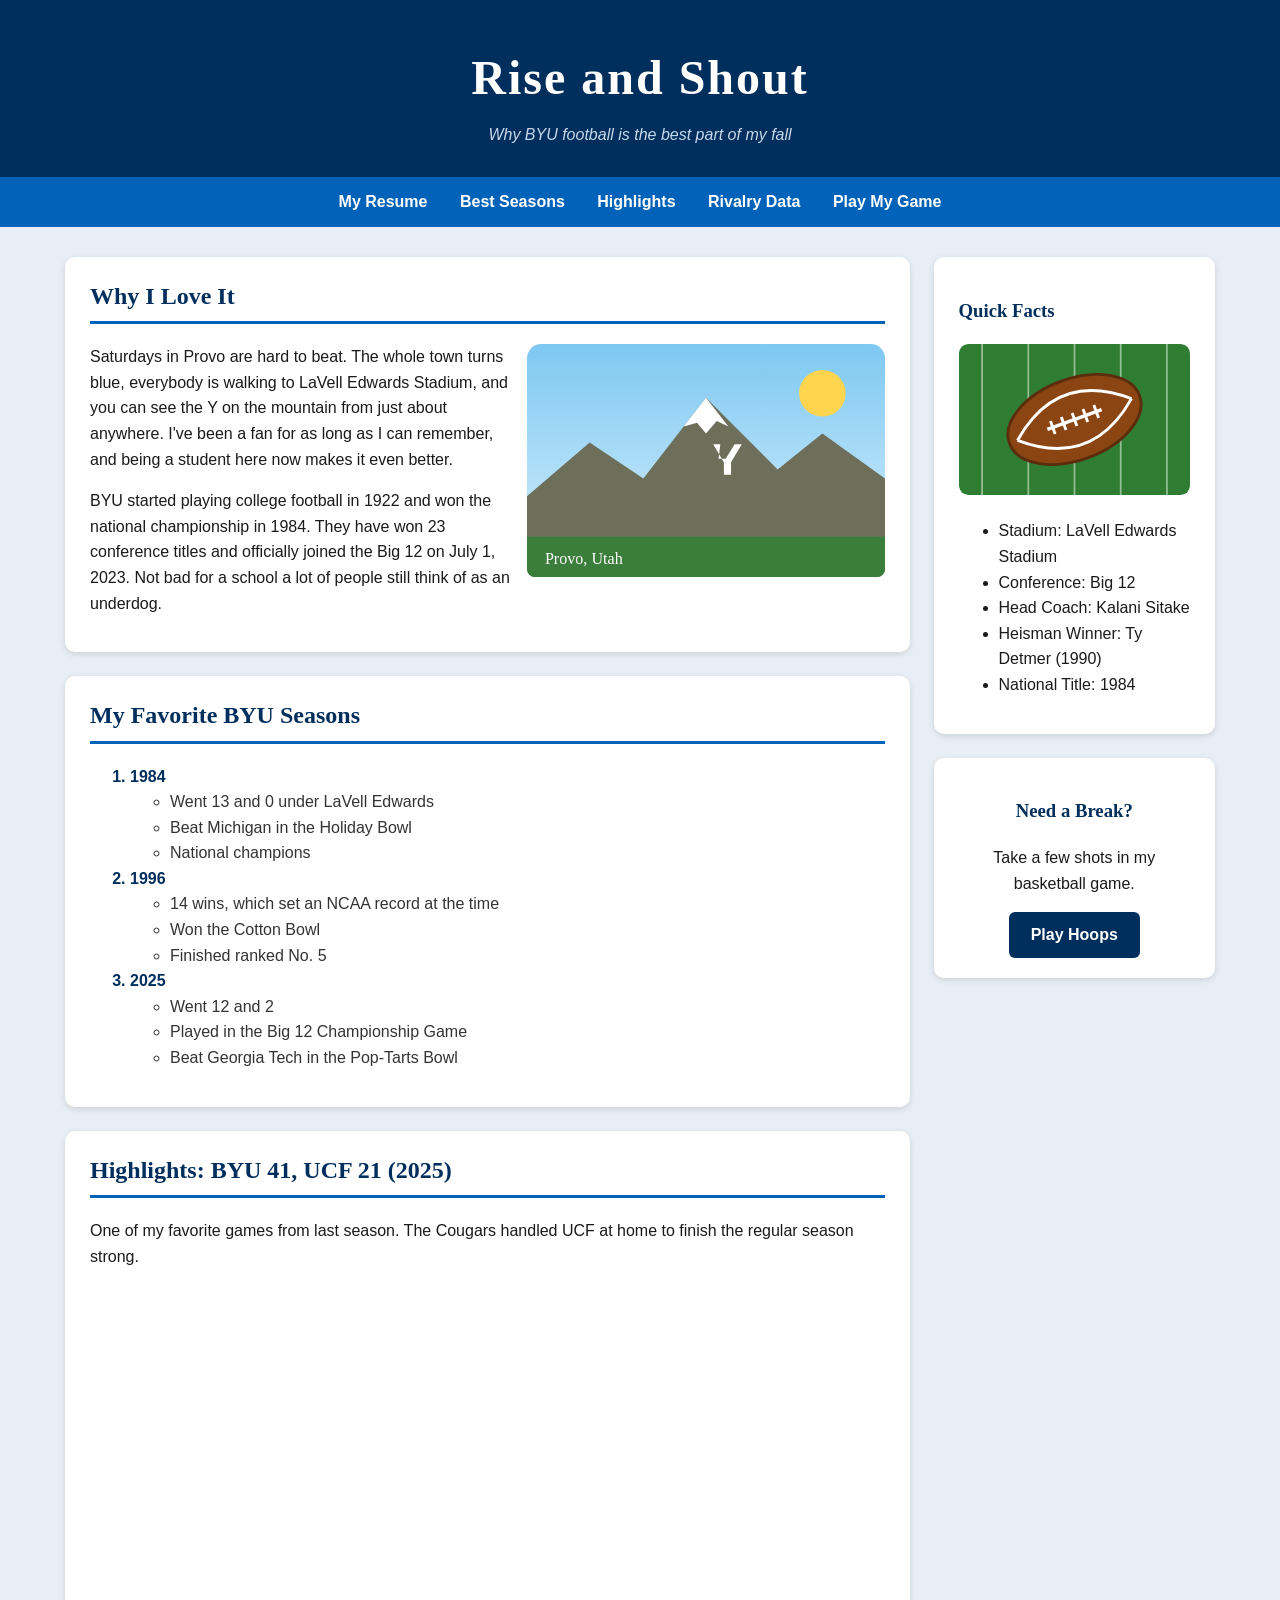
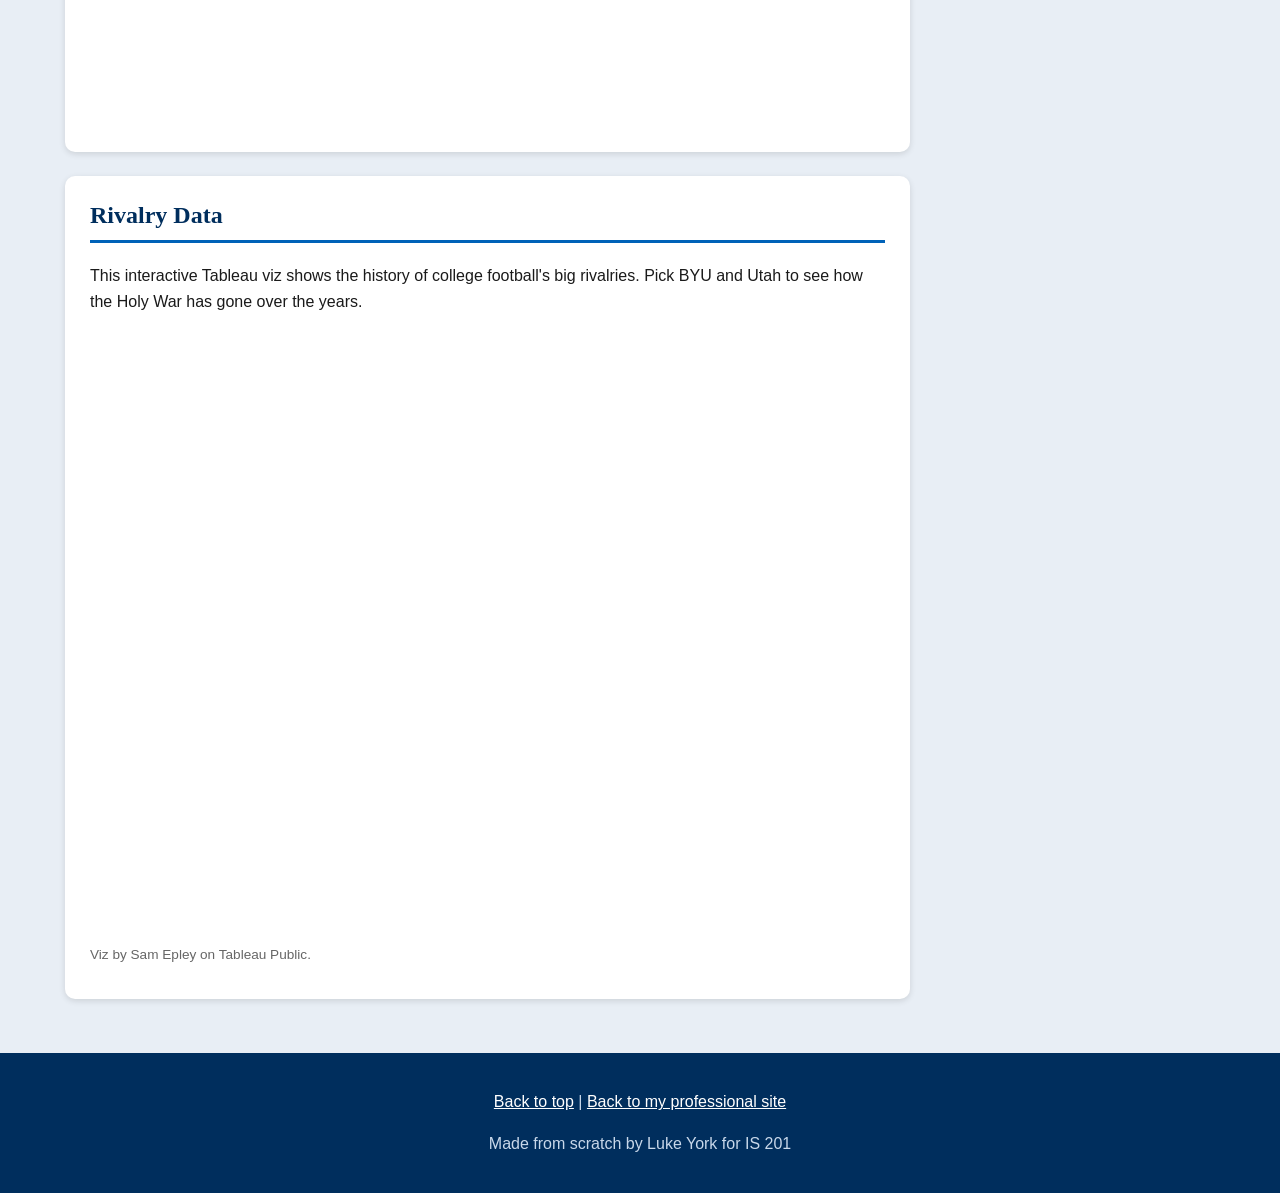
==== byu.html @ 431ce590 "Add files via upload" ====
<!DOCTYPE html>
<html lang="en">
<head>
  <meta charset="utf-8">
  <meta name="viewport" content="width=device-width, initial-scale=1">
  <title>Rise and Shout | Luke's BYU Football Page</title>
  <link rel="stylesheet" href="mystyle.css">
</head>
<body>

<div id="top" class="header">
  <h1>Rise and Shout</h1>
  <p class="tagline">Why BYU football is the best part of my fall</p>
</div>

<div class="navbar">
  <a href="index.html">My Resume</a>
  <a href="#seasons">Best Seasons</a>
  <a href="#video">Highlights</a>
  <a href="#rivalry">Rivalry Data</a>
  <a href="game.html">Play My Game</a>
</div>

<div class="wrapper">

  <div class="main">

    <div class="card">
      <h2>Why I Love It</h2>
      <img class="pic-right" src="images/ymountain.svg" alt="Drawing of the Y on the mountain above Provo">
      <p>Saturdays in Provo are hard to beat. The whole town turns blue, everybody is walking to LaVell Edwards Stadium, and you can see the Y on the mountain from just about anywhere. I've been a fan for as long as I can remember, and being a student here now makes it even better.</p>
      <p>BYU started playing college football in 1922 and won the national championship in 1984. They have won 23 conference titles and officially joined the Big 12 on July 1, 2023. Not bad for a school a lot of people still think of as an underdog.</p>
    </div>

    <div class="card" id="seasons">
      <h2>My Favorite BYU Seasons</h2>
      <ol>
        <li>1984
          <ul>
            <li>Went 13 and 0 under LaVell Edwards</li>
            <li>Beat Michigan in the Holiday Bowl</li>
            <li>National champions</li>
          </ul>
        </li>
        <li>1996
          <ul>
            <li>14 wins, which set an NCAA record at the time</li>
            <li>Won the Cotton Bowl</li>
            <li>Finished ranked No. 5</li>
          </ul>
        </li>
        <li>2025
          <ul>
            <li>Went 12 and 2</li>
            <li>Played in the Big 12 Championship Game</li>
            <li>Beat Georgia Tech in the Pop-Tarts Bowl</li>
          </ul>
        </li>
      </ol>
    </div>

    <div class="card" id="video">
      <h2>Highlights: BYU 41, UCF 21 (2025)</h2>
      <p>One of my favorite games from last season. The Cougars handled UCF at home to finish the regular season strong.</p>
      <div class="video-box">
        <iframe src="https://www.youtube.com/embed/3nr_2wL9yR8" title="UCF vs BYU Full Game Highlights" frameborder="0" allow="accelerometer; autoplay; clipboard-write; encrypted-media; gyroscope; picture-in-picture; web-share" referrerpolicy="strict-origin-when-cross-origin" allowfullscreen></iframe>
      </div>
    </div>

    <div class="card" id="rivalry">
      <h2>Rivalry Data</h2>
      <p>This interactive Tableau viz shows the history of college football's big rivalries. Pick BYU and Utah to see how the Holy War has gone over the years.</p>
      <div class="tableau-box">
        <tableau-viz id="rivalryViz" src="https://public.tableau.com/views/CollegeFootballRivalryHistory/CollegeFootballRivalryHistory" toolbar="bottom" hide-tabs></tableau-viz>
      </div>
      <p class="small">Viz by Sam Epley on Tableau Public.</p>
    </div>

  </div>

  <div class="sidebar">
    <div class="card">
      <h3>Quick Facts</h3>
      <img class="pic-full" src="images/football.svg" alt="Drawing of a football on a field">
      <ul>
        <li>Stadium: LaVell Edwards Stadium</li>
        <li>Conference: Big 12</li>
        <li>Head Coach: Kalani Sitake</li>
        <li>Heisman Winner: Ty Detmer (1990)</li>
        <li>National Title: 1984</li>
      </ul>
    </div>
    <div class="card game-card">
      <h3>Need a Break?</h3>
      <p>Take a few shots in my basketball game.</p>
      <a class="button" href="game.html">Play Hoops</a>
    </div>
  </div>

</div>

<div class="footer">
  <p><a href="#top">Back to top</a> | <a href="index.html">Back to my professional site</a></p>
  <p>Made from scratch by Luke York for IS 201</p>
</div>

<script type="module" src="https://public.tableau.com/javascripts/api/tableau.embedding.3.latest.min.js"></script>
</body>
</html>
---- mystyle.css ----
/* page basics */
body{margin:0;background-color:#e8eef5;color:#1a1a1a;font-family:"Trebuchet MS",Arial,sans-serif;line-height:1.6;}
h1,h2,h3{font-family:Georgia,"Times New Roman",serif;color:#002e5d;}
a{color:#0062b8;}

/* header banner */
.header{background-color:#002e5d;color:#ffffff;text-align:center;padding:40px 20px 30px;}
.header h1{color:#ffffff;font-size:3em;margin:0;letter-spacing:2px;}
.tagline{color:#c8d8ea;font-style:italic;margin:5px 0 0;}

/* nav bar */
.navbar{background-color:#0062b8;text-align:center;padding:12px;position:sticky;top:0;z-index:10;}
.navbar a{color:#ffffff;text-decoration:none;font-weight:bold;margin:0 14px;}
.navbar a:hover{text-decoration:underline;}

/* two column layout */
.wrapper{display:flex;flex-wrap:wrap;gap:24px;max-width:1150px;margin:30px auto;padding:0 20px;}
.main{flex:3;min-width:300px;}
.sidebar{flex:1;min-width:240px;}

/* content boxes */
.card{background-color:#ffffff;border-radius:10px;padding:20px 25px;margin-bottom:24px;box-shadow:0 2px 6px rgba(0,0,0,0.12);overflow:hidden;}
.card h2{border-bottom:3px solid #0062b8;padding-bottom:6px;margin-top:0;}
.card ol li{font-weight:bold;color:#002e5d;}
.card ol ul li{font-weight:normal;color:#333333;}

/* images */
.pic-right{float:right;width:45%;margin:0 0 10px 15px;border-radius:8px;}
.pic-full{width:100%;border-radius:8px;}

/* embedded video and tableau */
.video-box{position:relative;width:100%;padding-top:56.25%;}
.video-box iframe{position:absolute;top:0;left:0;width:100%;height:100%;border-radius:8px;}
.tableau-box{width:100%;min-height:600px;}
.small{font-size:0.85em;color:#666666;}

/* game button */
.game-card{text-align:center;}
.button{display:inline-block;background-color:#002e5d;color:#ffffff;padding:10px 22px;border-radius:6px;text-decoration:none;font-weight:bold;}
.button:hover{background-color:#0062b8;}

/* footer */
.footer{background-color:#002e5d;color:#c8d8ea;text-align:center;padding:20px;}
.footer a{color:#ffffff;}

/* phones */
@media (max-width:700px){.pic-right{float:none;width:100%;margin:0 0 10px;}.header h1{font-size:2.2em;}}
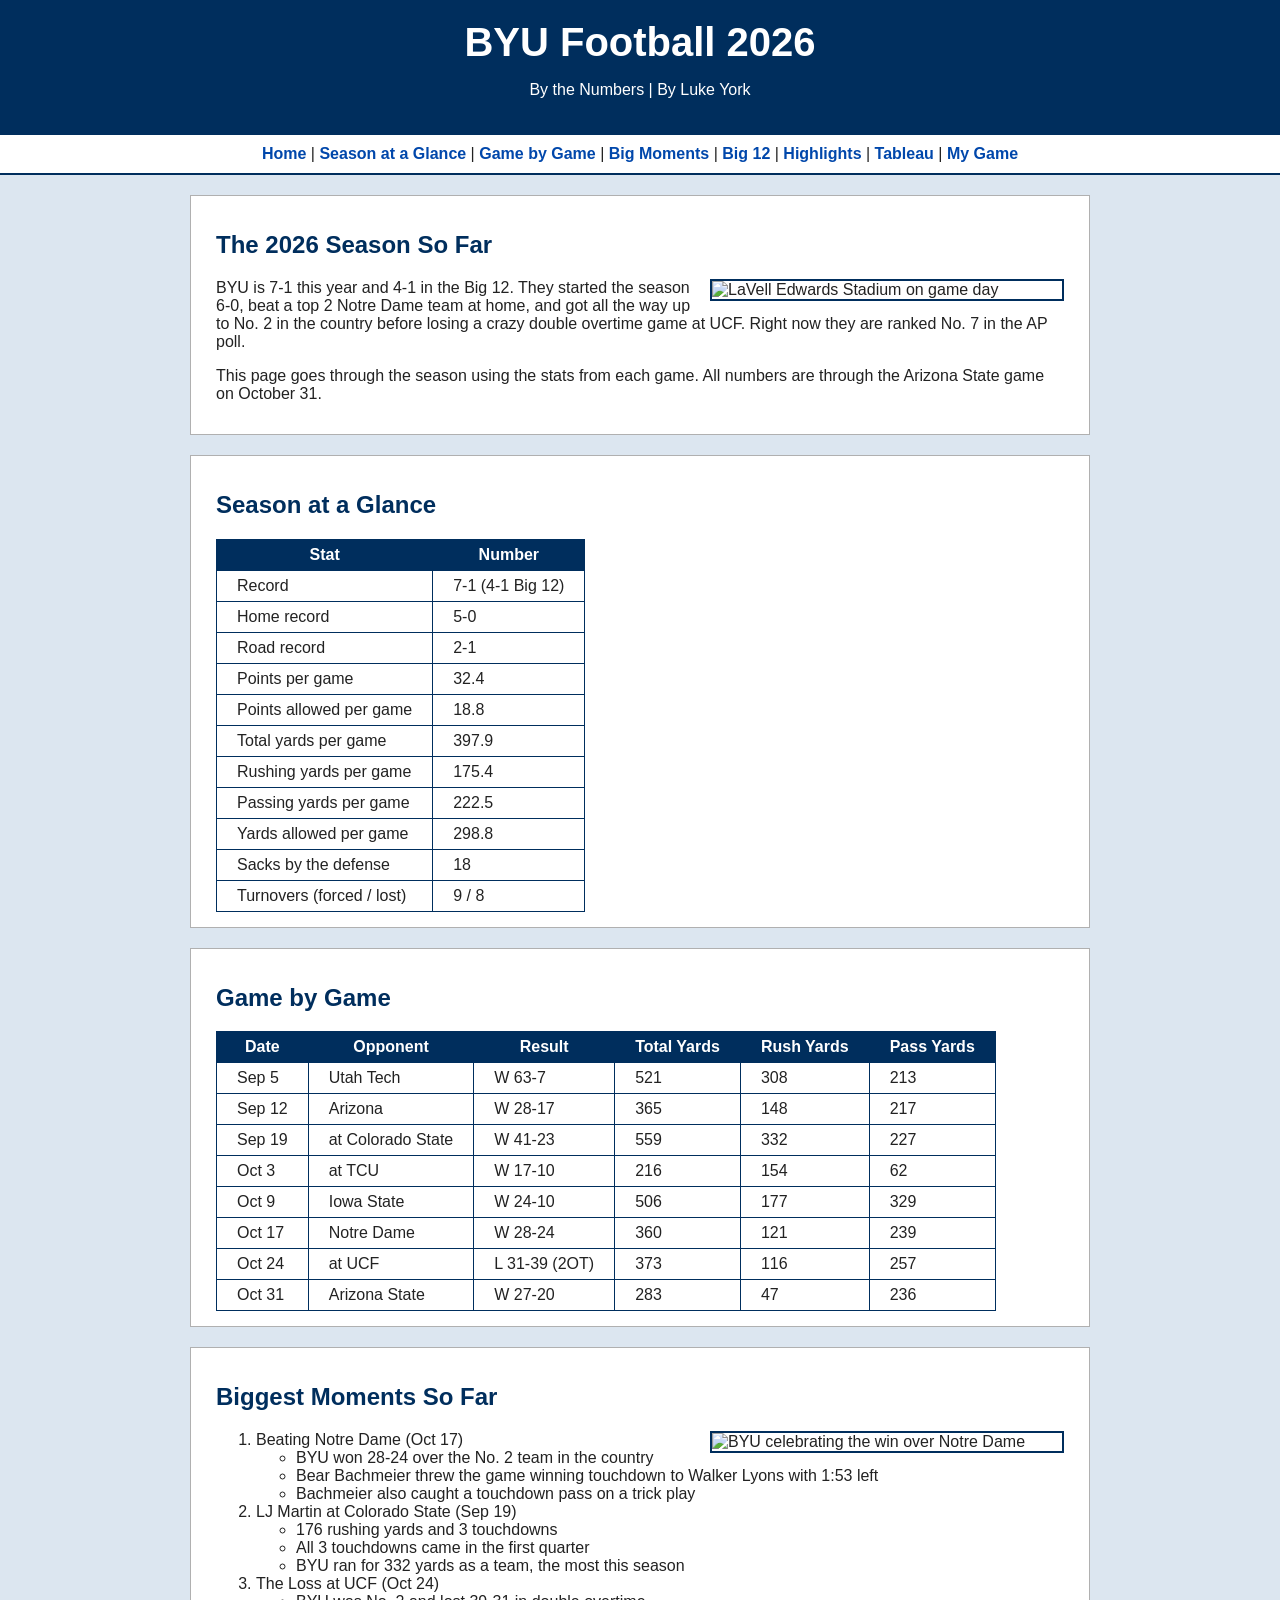
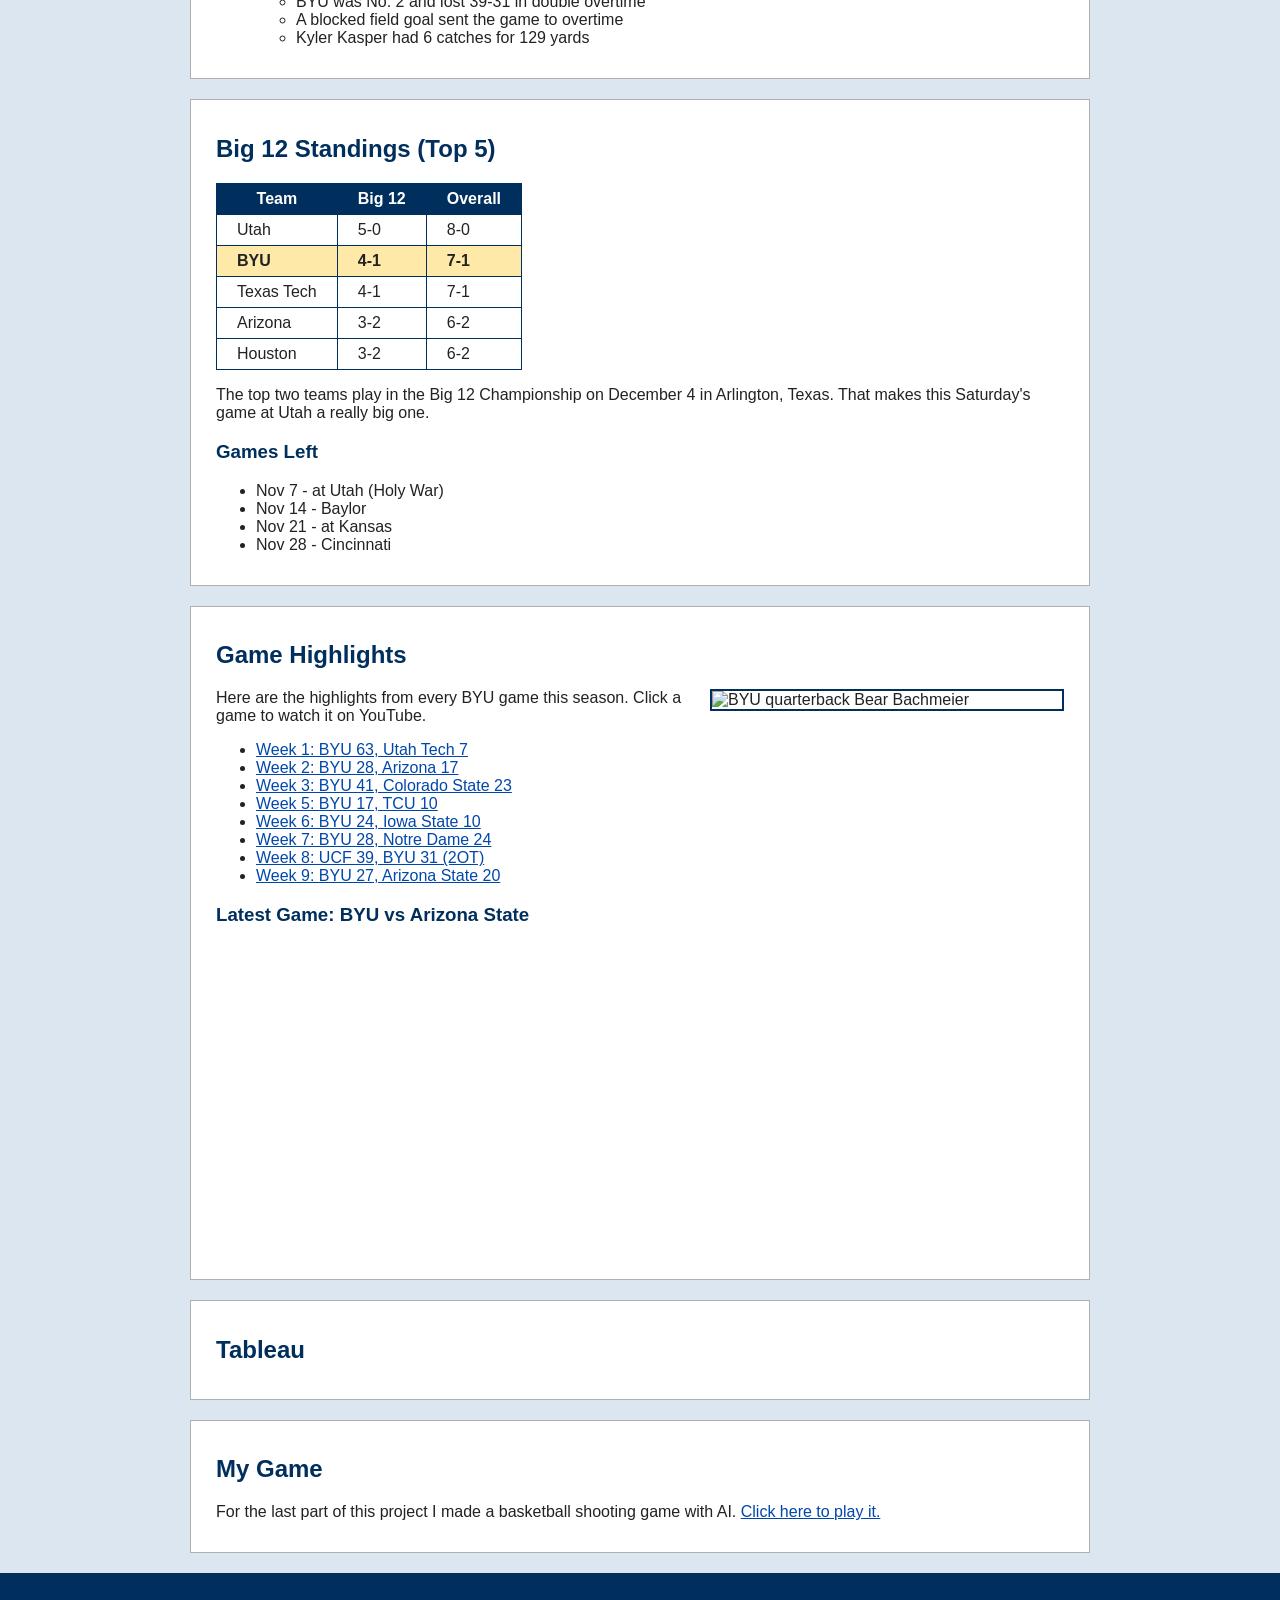
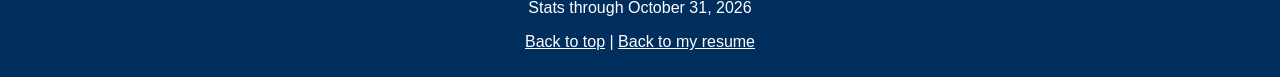
==== commit 652c04af: "Rename byu (1).html to byu.html" ====
--- a/byu.html
+++ b/byu.html
@@ -1,109 +1,277 @@
 <!DOCTYPE html>
-<html lang="en">
+<html>
 <head>
-  <meta charset="utf-8">
-  <meta name="viewport" content="width=device-width, initial-scale=1">
-  <title>Rise and Shout | Luke's BYU Football Page</title>
-  <link rel="stylesheet" href="mystyle.css">
+    <meta charset="UTF-8">
+    <title>BYU Football 2026 By the Numbers</title>
+    <link rel="stylesheet" href="mystyle.css">
 </head>
 <body>
 
-<div id="top" class="header">
-  <h1>Rise and Shout</h1>
-  <p class="tagline">Why BYU football is the best part of my fall</p>
-</div>
-
-<div class="navbar">
-  <a href="index.html">My Resume</a>
-  <a href="#seasons">Best Seasons</a>
-  <a href="#video">Highlights</a>
-  <a href="#rivalry">Rivalry Data</a>
-  <a href="game.html">Play My Game</a>
-</div>
-
-<div class="wrapper">
-
-  <div class="main">
-
-    <div class="card">
-      <h2>Why I Love It</h2>
-      <img class="pic-right" src="images/ymountain.svg" alt="Drawing of the Y on the mountain above Provo">
-      <p>Saturdays in Provo are hard to beat. The whole town turns blue, everybody is walking to LaVell Edwards Stadium, and you can see the Y on the mountain from just about anywhere. I've been a fan for as long as I can remember, and being a student here now makes it even better.</p>
-      <p>BYU started playing college football in 1922 and won the national championship in 1984. They have won 23 conference titles and officially joined the Big 12 on July 1, 2023. Not bad for a school a lot of people still think of as an underdog.</p>
-    </div>
-
-    <div class="card" id="seasons">
-      <h2>My Favorite BYU Seasons</h2>
-      <ol>
-        <li>1984
-          <ul>
-            <li>Went 13 and 0 under LaVell Edwards</li>
-            <li>Beat Michigan in the Holiday Bowl</li>
-            <li>National champions</li>
-          </ul>
-        </li>
-        <li>1996
-          <ul>
-            <li>14 wins, which set an NCAA record at the time</li>
-            <li>Won the Cotton Bowl</li>
-            <li>Finished ranked No. 5</li>
-          </ul>
-        </li>
-        <li>2025
-          <ul>
-            <li>Went 12 and 2</li>
-            <li>Played in the Big 12 Championship Game</li>
-            <li>Beat Georgia Tech in the Pop-Tarts Bowl</li>
-          </ul>
-        </li>
-      </ol>
-    </div>
-
-    <div class="card" id="video">
-      <h2>Highlights: BYU 41, UCF 21 (2025)</h2>
-      <p>One of my favorite games from last season. The Cougars handled UCF at home to finish the regular season strong.</p>
-      <div class="video-box">
-        <iframe src="https://www.youtube.com/embed/3nr_2wL9yR8" title="UCF vs BYU Full Game Highlights" frameborder="0" allow="accelerometer; autoplay; clipboard-write; encrypted-media; gyroscope; picture-in-picture; web-share" referrerpolicy="strict-origin-when-cross-origin" allowfullscreen></iframe>
-      </div>
-    </div>
-
-    <div class="card" id="rivalry">
-      <h2>Rivalry Data</h2>
-      <p>This interactive Tableau viz shows the history of college football's big rivalries. Pick BYU and Utah to see how the Holy War has gone over the years.</p>
-      <div class="tableau-box">
-        <tableau-viz id="rivalryViz" src="https://public.tableau.com/views/CollegeFootballRivalryHistory/CollegeFootballRivalryHistory" toolbar="bottom" hide-tabs></tableau-viz>
-      </div>
-      <p class="small">Viz by Sam Epley on Tableau Public.</p>
-    </div>
-
-  </div>
-
-  <div class="sidebar">
-    <div class="card">
-      <h3>Quick Facts</h3>
-      <img class="pic-full" src="images/football.svg" alt="Drawing of a football on a field">
-      <ul>
-        <li>Stadium: LaVell Edwards Stadium</li>
-        <li>Conference: Big 12</li>
-        <li>Head Coach: Kalani Sitake</li>
-        <li>Heisman Winner: Ty Detmer (1990)</li>
-        <li>National Title: 1984</li>
-      </ul>
-    </div>
-    <div class="card game-card">
-      <h3>Need a Break?</h3>
-      <p>Take a few shots in my basketball game.</p>
-      <a class="button" href="game.html">Play Hoops</a>
-    </div>
-  </div>
-
-</div>
-
-<div class="footer">
-  <p><a href="#top">Back to top</a> | <a href="index.html">Back to my professional site</a></p>
-  <p>Made from scratch by Luke York for IS 201</p>
-</div>
-
-<script type="module" src="https://public.tableau.com/javascripts/api/tableau.embedding.3.latest.min.js"></script>
+<div id="header">
+    <h1>BYU Football 2026</h1>
+    <p>By the Numbers | By Luke York</p>
+</div>
+
+<div id="nav">
+    <a href="index.html">Home</a> |
+    <a href="#glance">Season at a Glance</a> |
+    <a href="#games">Game by Game</a> |
+    <a href="#moments">Big Moments</a> |
+    <a href="#standings">Big 12</a> |
+    <a href="#highlights">Highlights</a> |
+    <a href="#tableau">Tableau</a> |
+    <a href="game.html">My Game</a>
+</div>
+
+<div id="content">
+
+    <div class="section">
+        <h2>The 2026 Season So Far</h2>
+        <img src="images/stadium.jpg" alt="LaVell Edwards Stadium on game day" class="right">
+        <p>BYU is 7-1 this year and 4-1 in the Big 12. They started the season 6-0, beat a top 2 Notre Dame team at home, and got all the way up to No. 2 in the country before losing a crazy double overtime game at UCF. Right now they are ranked No. 7 in the AP poll.</p>
+        <p>This page goes through the season using the stats from each game. All numbers are through the Arizona State game on October 31.</p>
+    </div>
+
+    <div class="section" id="glance">
+        <h2>Season at a Glance</h2>
+        <table>
+            <tr>
+                <th>Stat</th>
+                <th>Number</th>
+            </tr>
+            <tr>
+                <td>Record</td>
+                <td>7-1 (4-1 Big 12)</td>
+            </tr>
+            <tr>
+                <td>Home record</td>
+                <td>5-0</td>
+            </tr>
+            <tr>
+                <td>Road record</td>
+                <td>2-1</td>
+            </tr>
+            <tr>
+                <td>Points per game</td>
+                <td>32.4</td>
+            </tr>
+            <tr>
+                <td>Points allowed per game</td>
+                <td>18.8</td>
+            </tr>
+            <tr>
+                <td>Total yards per game</td>
+                <td>397.9</td>
+            </tr>
+            <tr>
+                <td>Rushing yards per game</td>
+                <td>175.4</td>
+            </tr>
+            <tr>
+                <td>Passing yards per game</td>
+                <td>222.5</td>
+            </tr>
+            <tr>
+                <td>Yards allowed per game</td>
+                <td>298.8</td>
+            </tr>
+            <tr>
+                <td>Sacks by the defense</td>
+                <td>18</td>
+            </tr>
+            <tr>
+                <td>Turnovers (forced / lost)</td>
+                <td>9 / 8</td>
+            </tr>
+        </table>
+    </div>
+
+    <div class="section" id="games">
+        <h2>Game by Game</h2>
+        <table>
+            <tr>
+                <th>Date</th>
+                <th>Opponent</th>
+                <th>Result</th>
+                <th>Total Yards</th>
+                <th>Rush Yards</th>
+                <th>Pass Yards</th>
+            </tr>
+            <tr>
+                <td>Sep 5</td>
+                <td>Utah Tech</td>
+                <td>W 63-7</td>
+                <td>521</td>
+                <td>308</td>
+                <td>213</td>
+            </tr>
+            <tr>
+                <td>Sep 12</td>
+                <td>Arizona</td>
+                <td>W 28-17</td>
+                <td>365</td>
+                <td>148</td>
+                <td>217</td>
+            </tr>
+            <tr>
+                <td>Sep 19</td>
+                <td>at Colorado State</td>
+                <td>W 41-23</td>
+                <td>559</td>
+                <td>332</td>
+                <td>227</td>
+            </tr>
+            <tr>
+                <td>Oct 3</td>
+                <td>at TCU</td>
+                <td>W 17-10</td>
+                <td>216</td>
+                <td>154</td>
+                <td>62</td>
+            </tr>
+            <tr>
+                <td>Oct 9</td>
+                <td>Iowa State</td>
+                <td>W 24-10</td>
+                <td>506</td>
+                <td>177</td>
+                <td>329</td>
+            </tr>
+            <tr>
+                <td>Oct 17</td>
+                <td>Notre Dame</td>
+                <td>W 28-24</td>
+                <td>360</td>
+                <td>121</td>
+                <td>239</td>
+            </tr>
+            <tr>
+                <td>Oct 24</td>
+                <td>at UCF</td>
+                <td>L 31-39 (2OT)</td>
+                <td>373</td>
+                <td>116</td>
+                <td>257</td>
+            </tr>
+            <tr>
+                <td>Oct 31</td>
+                <td>Arizona State</td>
+                <td>W 27-20</td>
+                <td>283</td>
+                <td>47</td>
+                <td>236</td>
+            </tr>
+        </table>
+    </div>
+
+    <div class="section" id="moments">
+        <h2>Biggest Moments So Far</h2>
+        <img src="images/notredame.jpg" alt="BYU celebrating the win over Notre Dame" class="right">
+        <ol>
+            <li>Beating Notre Dame (Oct 17)
+                <ul>
+                    <li>BYU won 28-24 over the No. 2 team in the country</li>
+                    <li>Bear Bachmeier threw the game winning touchdown to Walker Lyons with 1:53 left</li>
+                    <li>Bachmeier also caught a touchdown pass on a trick play</li>
+                </ul>
+            </li>
+            <li>LJ Martin at Colorado State (Sep 19)
+                <ul>
+                    <li>176 rushing yards and 3 touchdowns</li>
+                    <li>All 3 touchdowns came in the first quarter</li>
+                    <li>BYU ran for 332 yards as a team, the most this season</li>
+                </ul>
+            </li>
+            <li>The Loss at UCF (Oct 24)
+                <ul>
+                    <li>BYU was No. 2 and lost 39-31 in double overtime</li>
+                    <li>A blocked field goal sent the game to overtime</li>
+                    <li>Kyler Kasper had 6 catches for 129 yards</li>
+                </ul>
+            </li>
+        </ol>
+    </div>
+
+    <div class="section" id="standings">
+        <h2>Big 12 Standings (Top 5)</h2>
+        <table>
+            <tr>
+                <th>Team</th>
+                <th>Big 12</th>
+                <th>Overall</th>
+            </tr>
+            <tr>
+                <td>Utah</td>
+                <td>5-0</td>
+                <td>8-0</td>
+            </tr>
+            <tr class="byu">
+                <td>BYU</td>
+                <td>4-1</td>
+                <td>7-1</td>
+            </tr>
+            <tr>
+                <td>Texas Tech</td>
+                <td>4-1</td>
+                <td>7-1</td>
+            </tr>
+            <tr>
+                <td>Arizona</td>
+                <td>3-2</td>
+                <td>6-2</td>
+            </tr>
+            <tr>
+                <td>Houston</td>
+                <td>3-2</td>
+                <td>6-2</td>
+            </tr>
+        </table>
+        <p>The top two teams play in the Big 12 Championship on December 4 in Arlington, Texas. That makes this Saturday's game at Utah a really big one.</p>
+        <h3>Games Left</h3>
+        <ul>
+            <li>Nov 7 - at Utah (Holy War)</li>
+            <li>Nov 14 - Baylor</li>
+            <li>Nov 21 - at Kansas</li>
+            <li>Nov 28 - Cincinnati</li>
+        </ul>
+    </div>
+
+    <div class="section" id="highlights">
+        <h2>Game Highlights</h2>
+        <img src="images/bear.jpg" alt="BYU quarterback Bear Bachmeier" class="right">
+        <p>Here are the highlights from every BYU game this season. Click a game to watch it on YouTube.</p>
+        <ul>
+            <li><a href="https://www.youtube.com/watch?v=BroS1otHp_w" target="_blank">Week 1: BYU 63, Utah Tech 7</a></li>
+            <li><a href="https://www.youtube.com/watch?v=k6jrBI3gihM" target="_blank">Week 2: BYU 28, Arizona 17</a></li>
+            <li><a href="https://www.youtube.com/watch?v=Hcc1R96HvOY" target="_blank">Week 3: BYU 41, Colorado State 23</a></li>
+            <li><a href="https://www.youtube.com/watch?v=6J3TND7Y4SI" target="_blank">Week 5: BYU 17, TCU 10</a></li>
+            <li><a href="https://www.youtube.com/watch?v=yjHxFhoh0RM" target="_blank">Week 6: BYU 24, Iowa State 10</a></li>
+            <li><a href="https://www.youtube.com/watch?v=zX_CzDNg_74" target="_blank">Week 7: BYU 28, Notre Dame 24</a></li>
+            <li><a href="https://www.youtube.com/watch?v=Cz00i0n5O_o" target="_blank">Week 8: UCF 39, BYU 31 (2OT)</a></li>
+            <li><a href="https://www.youtube.com/watch?v=2El8WjGMvnI" target="_blank">Week 9: BYU 27, Arizona State 20</a></li>
+        </ul>
+        <!-- latest game video -->
+        <h3>Latest Game: BYU vs Arizona State</h3>
+        <iframe width="560" height="315" src="https://www.youtube.com/embed/2El8WjGMvnI" title="YouTube video player" frameborder="0" allow="accelerometer; autoplay; clipboard-write; encrypted-media; gyroscope; picture-in-picture; web-share" referrerpolicy="strict-origin-when-cross-origin" allowfullscreen></iframe>
+    </div>
+
+    <!-- tableau graph -->
+    <div class="section" id="tableau">
+        <h2>Tableau</h2>
+        <!-- paste tableau embed code here -->
+    </div>
+
+    <div class="section">
+        <h2>My Game</h2>
+        <p>For the last part of this project I made a basketball shooting game with AI. <a href="game.html">Click here to play it.</a></p>
+    </div>
+
+</div>
+
+<div id="footer">
+    <p>Stats through October 31, 2026</p>
+    <p><a href="#header">Back to top</a> | <a href="index.html">Back to my resume</a></p>
+</div>
+
 </body>
 </html>
--- a/mystyle.css
+++ b/mystyle.css
@@ -1,47 +1,104 @@
-/* page basics */
-body{margin:0;background-color:#e8eef5;color:#1a1a1a;font-family:"Trebuchet MS",Arial,sans-serif;line-height:1.6;}
-h1,h2,h3{font-family:Georgia,"Times New Roman",serif;color:#002e5d;}
-a{color:#0062b8;}
+body {
+    background-color: #dce6f0;
+    font-family: Arial, Helvetica, sans-serif;
+    color: #222222;
+    margin: 0px;
+}
 
-/* header banner */
-.header{background-color:#002e5d;color:#ffffff;text-align:center;padding:40px 20px 30px;}
-.header h1{color:#ffffff;font-size:3em;margin:0;letter-spacing:2px;}
-.tagline{color:#c8d8ea;font-style:italic;margin:5px 0 0;}
+h1 {
+    font-size: 40px;
+    margin: 0px;
+}
 
-/* nav bar */
-.navbar{background-color:#0062b8;text-align:center;padding:12px;position:sticky;top:0;z-index:10;}
-.navbar a{color:#ffffff;text-decoration:none;font-weight:bold;margin:0 14px;}
-.navbar a:hover{text-decoration:underline;}
+h2 {
+    color: #002e5d;
+    font-family: Verdana, Geneva, sans-serif;
+}
 
-/* two column layout */
-.wrapper{display:flex;flex-wrap:wrap;gap:24px;max-width:1150px;margin:30px auto;padding:0 20px;}
-.main{flex:3;min-width:300px;}
-.sidebar{flex:1;min-width:240px;}
+a {
+    color: #0047ab;
+}
 
-/* content boxes */
-.card{background-color:#ffffff;border-radius:10px;padding:20px 25px;margin-bottom:24px;box-shadow:0 2px 6px rgba(0,0,0,0.12);overflow:hidden;}
-.card h2{border-bottom:3px solid #0062b8;padding-bottom:6px;margin-top:0;}
-.card ol li{font-weight:bold;color:#002e5d;}
-.card ol ul li{font-weight:normal;color:#333333;}
+/* header */
+#header {
+    background-color: #002e5d;
+    color: white;
+    text-align: center;
+    padding: 20px;
+}
 
-/* images */
-.pic-right{float:right;width:45%;margin:0 0 10px 15px;border-radius:8px;}
-.pic-full{width:100%;border-radius:8px;}
+/* nav links */
+#nav {
+    background-color: white;
+    text-align: center;
+    padding: 10px;
+    border-bottom: 2px solid #002e5d;
+}
 
-/* embedded video and tableau */
-.video-box{position:relative;width:100%;padding-top:56.25%;}
-.video-box iframe{position:absolute;top:0;left:0;width:100%;height:100%;border-radius:8px;}
-.tableau-box{width:100%;min-height:600px;}
-.small{font-size:0.85em;color:#666666;}
+#nav a {
+    font-weight: bold;
+    text-decoration: none;
+}
 
-/* game button */
-.game-card{text-align:center;}
-.button{display:inline-block;background-color:#002e5d;color:#ffffff;padding:10px 22px;border-radius:6px;text-decoration:none;font-weight:bold;}
-.button:hover{background-color:#0062b8;}
+#content {
+    width: 900px;
+    margin: auto;
+}
+
+.section {
+    overflow: auto;
+    background-color: white;
+    border: 1px solid #b0b0b0;
+    padding: 15px 25px;
+    margin-top: 20px;
+}
+
+.right {
+    float: right;
+    width: 350px;
+    margin-left: 15px;
+    border: 2px solid #002e5d;
+}
+
+.caption {
+    font-size: 12px;
+    color: gray;
+    clear: both;
+}
+
+/* table */
+table {
+    border-collapse: collapse;
+}
+
+th, td {
+    border: 1px solid #002e5d;
+    padding: 6px 20px;
+}
+
+th {
+    background-color: #002e5d;
+    color: white;
+}
 
 /* footer */
-.footer{background-color:#002e5d;color:#c8d8ea;text-align:center;padding:20px;}
-.footer a{color:#ffffff;}
+#footer {
+    background-color: #002e5d;
+    color: white;
+    text-align: center;
+    padding: 10px;
+    margin-top: 20px;
+}
 
-/* phones */
-@media (max-width:700px){.pic-right{float:none;width:100%;margin:0 0 10px;}.header h1{font-size:2.2em;}}
+#footer a {
+    color: white;
+}
+
+h3 {
+    color: #002e5d;
+}
+
+.byu {
+    background-color: #ffe9a8;
+    font-weight: bold;
+}
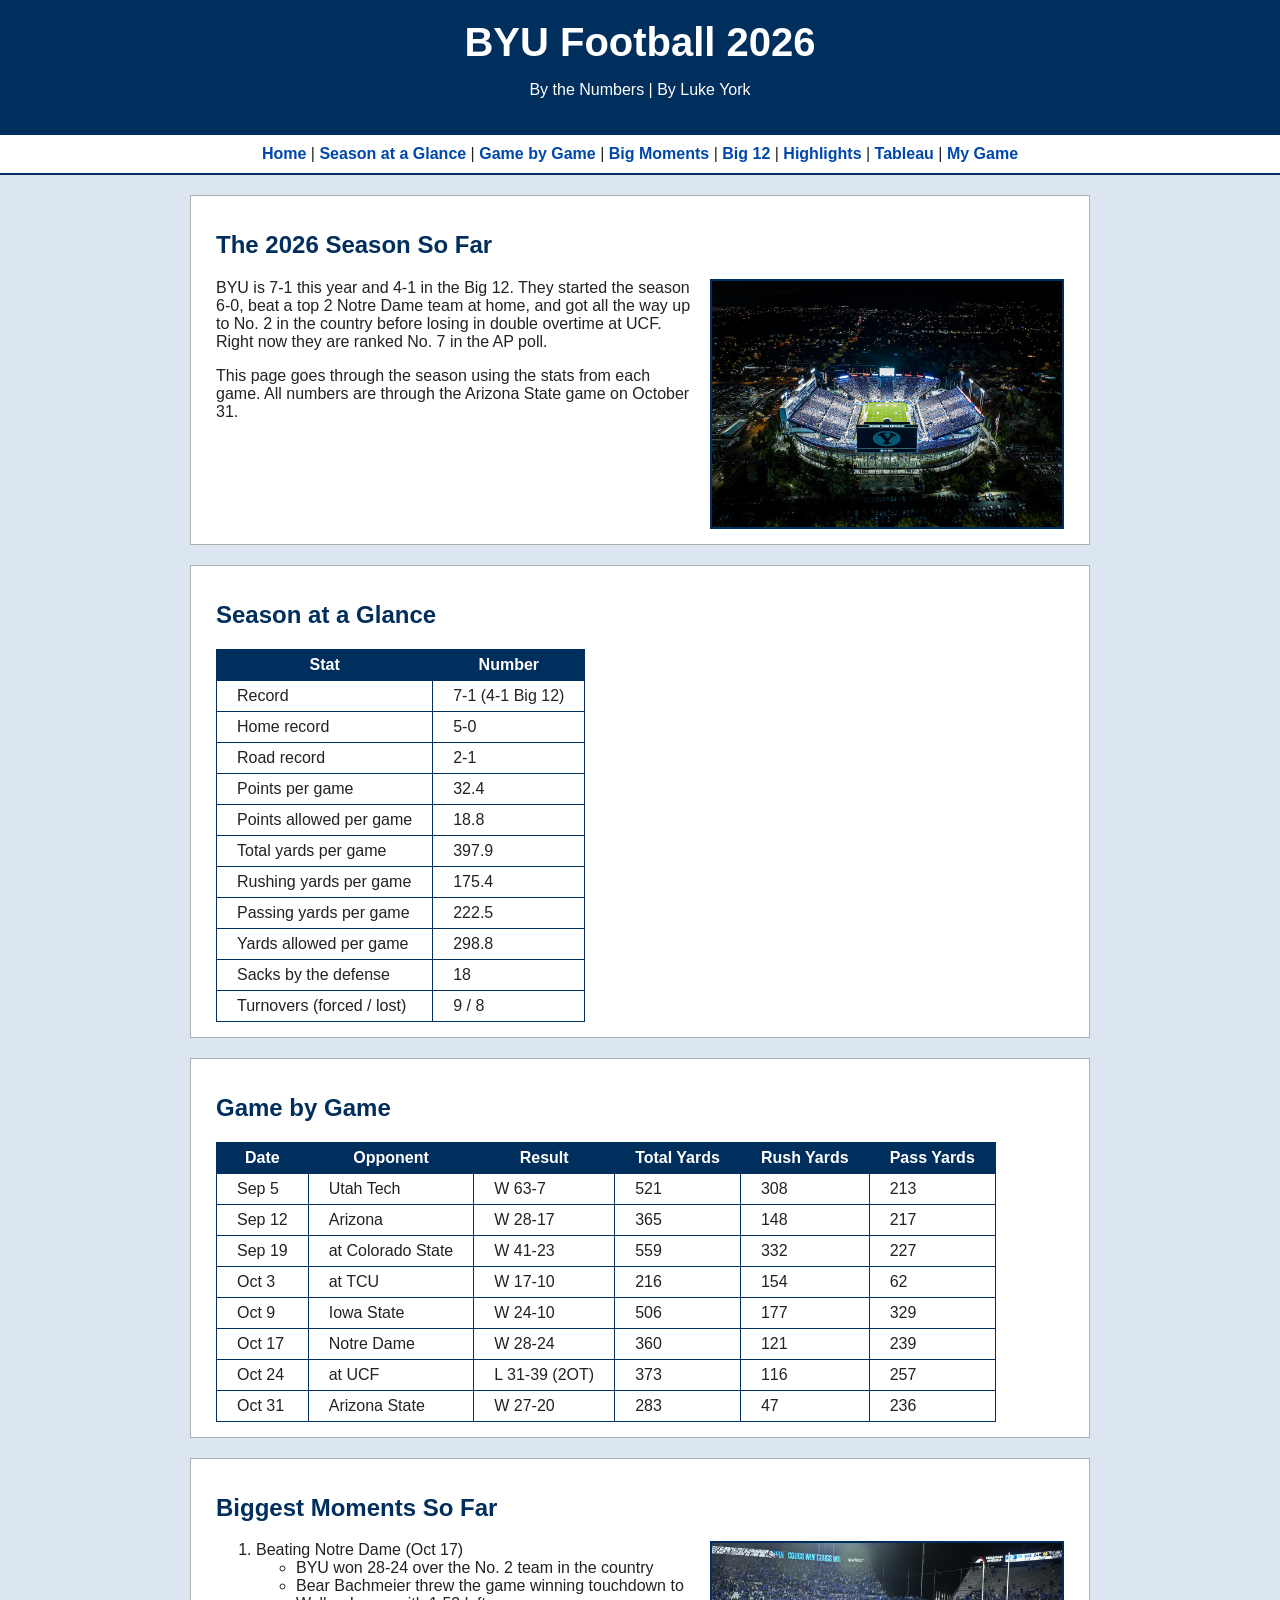
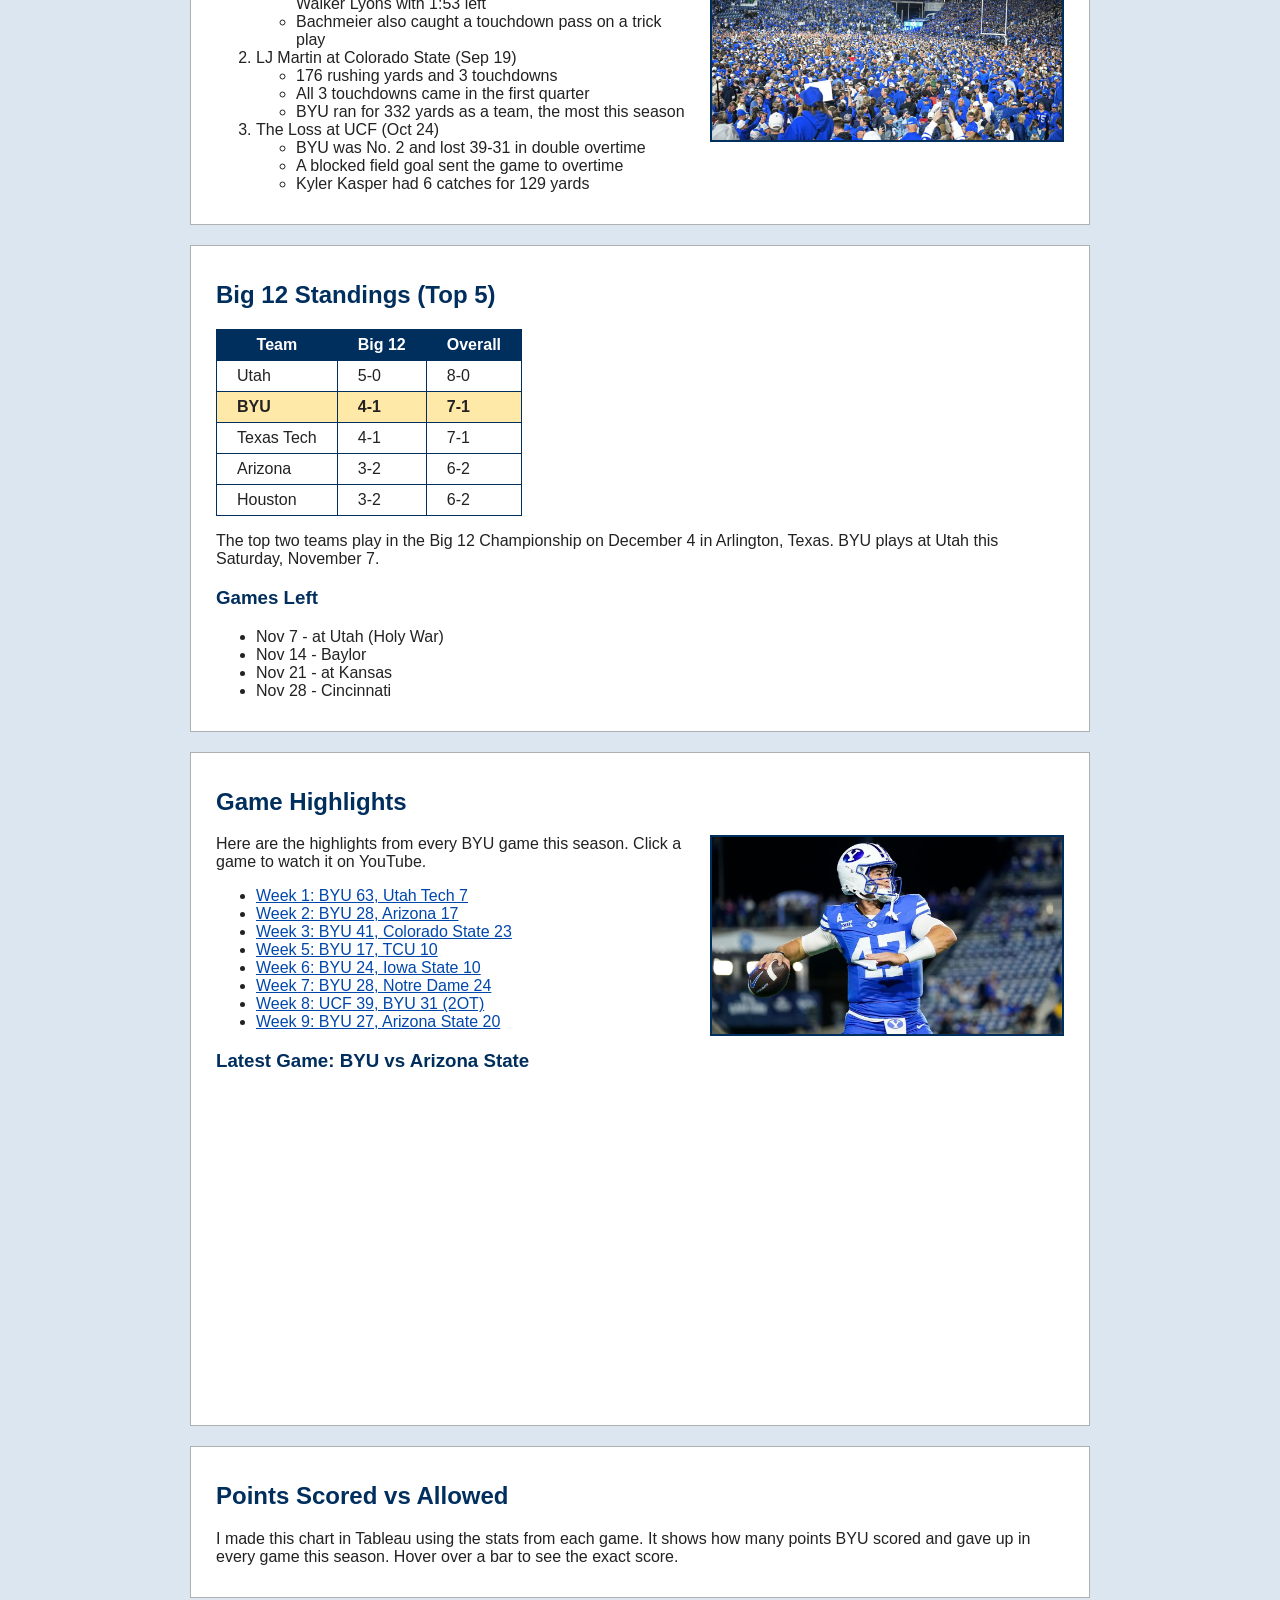
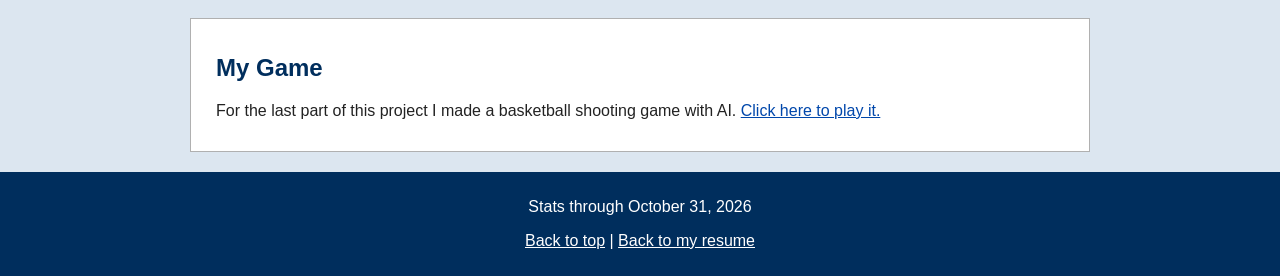
==== commit e6d6aa8d: "Rename byu (3).html to byu.html" ====
--- a/byu.html
+++ b/byu.html
@@ -28,7 +28,7 @@
     <div class="section">
         <h2>The 2026 Season So Far</h2>
         <img src="images/stadium.jpg" alt="LaVell Edwards Stadium on game day" class="right">
-        <p>BYU is 7-1 this year and 4-1 in the Big 12. They started the season 6-0, beat a top 2 Notre Dame team at home, and got all the way up to No. 2 in the country before losing a crazy double overtime game at UCF. Right now they are ranked No. 7 in the AP poll.</p>
+        <p>BYU is 7-1 this year and 4-1 in the Big 12. They started the season 6-0, beat a top 2 Notre Dame team at home, and got all the way up to No. 2 in the country before losing in double overtime at UCF. Right now they are ranked No. 7 in the AP poll.</p>
         <p>This page goes through the season using the stats from each game. All numbers are through the Arizona State game on October 31.</p>
     </div>
 
@@ -226,7 +226,7 @@
                 <td>6-2</td>
             </tr>
         </table>
-        <p>The top two teams play in the Big 12 Championship on December 4 in Arlington, Texas. That makes this Saturday's game at Utah a really big one.</p>
+        <p>The top two teams play in the Big 12 Championship on December 4 in Arlington, Texas. BYU plays at Utah this Saturday, November 7.</p>
         <h3>Games Left</h3>
         <ul>
             <li>Nov 7 - at Utah (Holy War)</li>
@@ -257,8 +257,9 @@
 
     <!-- tableau graph -->
     <div class="section" id="tableau">
-        <h2>Tableau</h2>
-        <!-- paste tableau embed code here -->
+        <h2>Points Scored vs Allowed</h2>
+        <p>I made this chart in Tableau using the stats from each game. It shows how many points BYU scored and gave up in every game this season. Hover over a bar to see the exact score.</p>
+        <div class='tableauPlaceholder' id='viz1793890171979' style='position: relative'><noscript><a href='#'><img alt='BYU 2026: Points Scored vs. Allowed ' src='https:&#47;&#47;public.tableau.com&#47;static&#47;images&#47;BY&#47;BYU2026PointsScoredvs_Allowed&#47;Sheet1&#47;1_rss.png' style='border: none' /></a></noscript><object class='tableauViz'  style='display:none;'><param name='host_url' value='https%3A%2F%2Fpublic.tableau.com%2F' /> <param name='embed_code_version' value='3' /> <param name='site_root' value='' /><param name='name' value='BYU2026PointsScoredvs_Allowed&#47;Sheet1' /><param name='tabs' value='no' /><param name='toolbar' value='yes' /><param name='static_image' value='https:&#47;&#47;public.tableau.com&#47;static&#47;images&#47;BY&#47;BYU2026PointsScoredvs_Allowed&#47;Sheet1&#47;1.png' /> <param name='animate_transition' value='yes' /><param name='display_static_image' value='yes' /><param name='display_spinner' value='yes' /><param name='display_overlay' value='yes' /><param name='display_count' value='yes' /><param name='language' value='en-US' /><param name='filter' value='publish=yes' /></object></div>                <script type='text/javascript'>                    var divElement = document.getElementById('viz1793890171979');                    var vizElement = divElement.getElementsByTagName('object')[0];                    vizElement.style.width='100%';vizElement.style.height=(divElement.offsetWidth*0.75)+'px';                    var scriptElement = document.createElement('script');                    scriptElement.src = 'https://public.tableau.com/javascripts/api/viz_v1.js';                    vizElement.parentNode.insertBefore(scriptElement, vizElement);                </script>
     </div>
 
     <div class="section">
